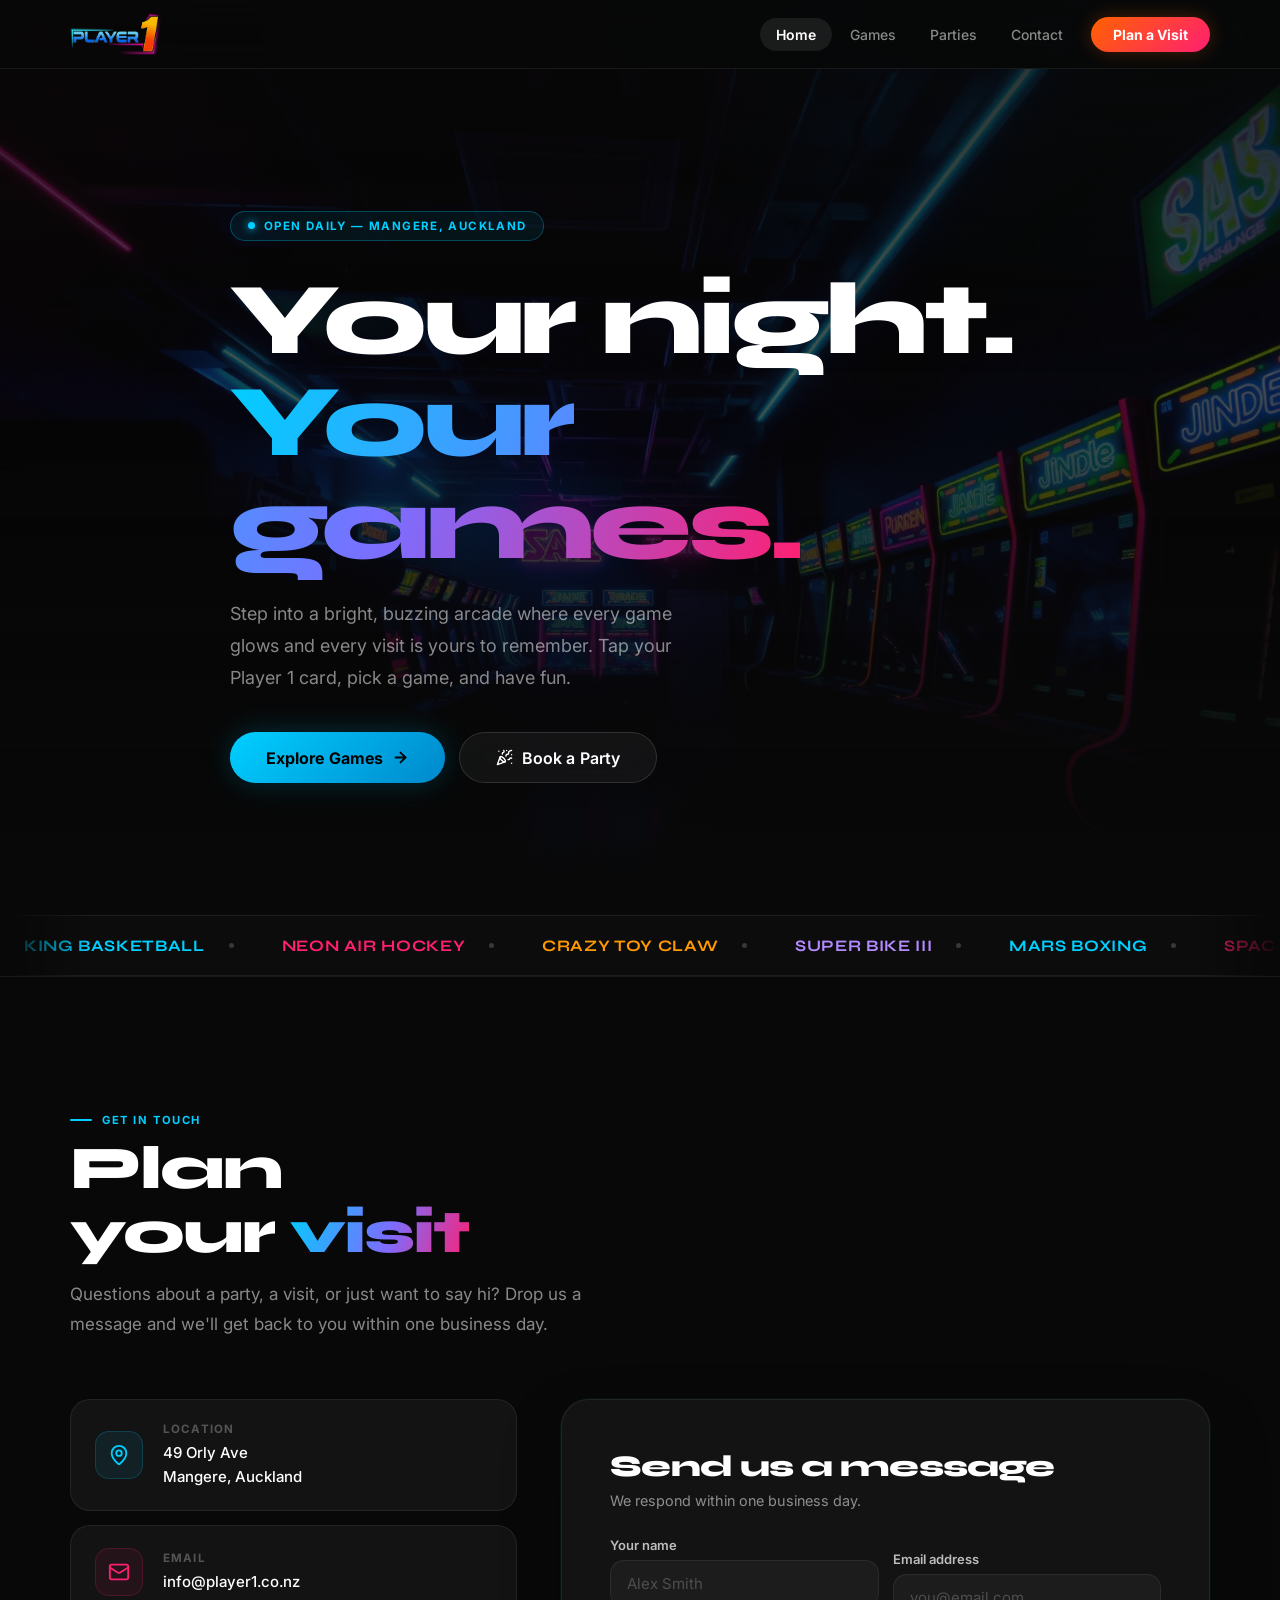
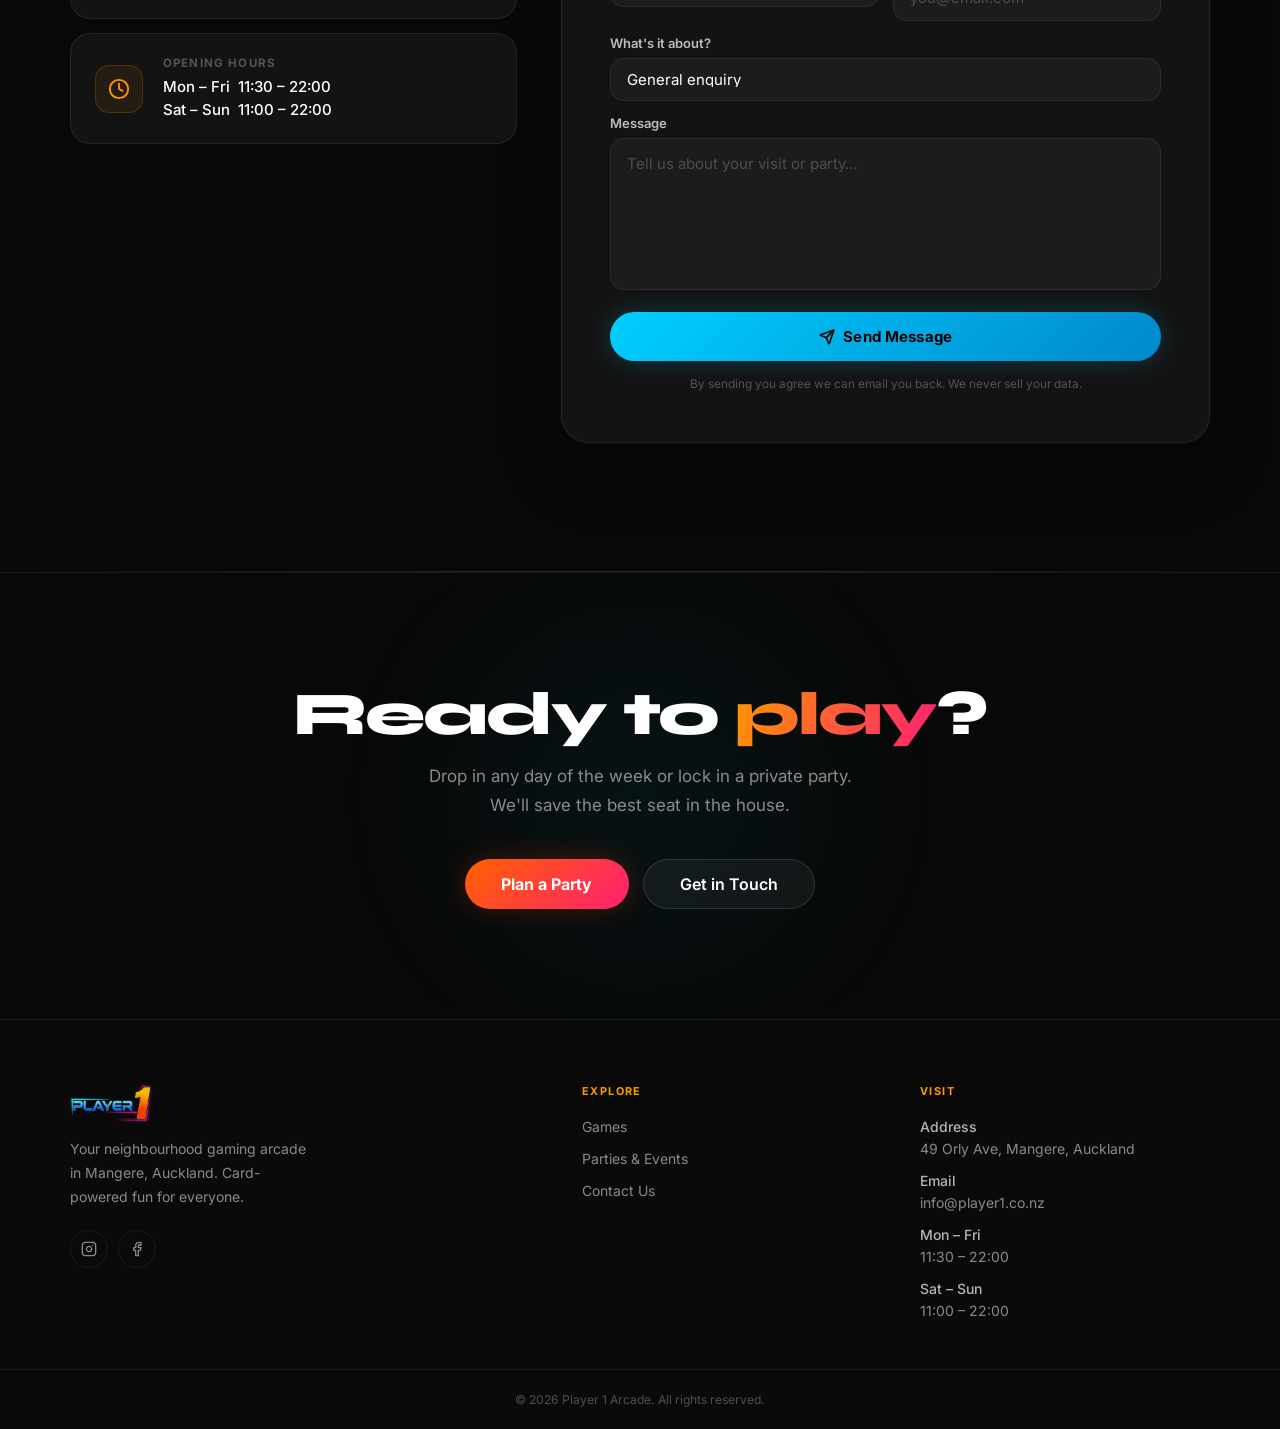
==== index.html @ 41c09e18 "first upload" ====
<!DOCTYPE html>
<html lang="en">
<head>
  <meta charset="UTF-8" />
  <meta name="viewport" content="width=device-width, initial-scale=1.0" />
  <title>Player 1 Arcade — Mangere, Auckland</title>
  <meta name="description" content="Your neighbourhood gaming arcade in Mangere, Auckland. Card-powered games, private party packages, and nights that glow." />
  <meta property="og:title" content="Player 1 Arcade" />
  <meta property="og:description" content="Card-powered gaming and unforgettable party packages at Player 1 Arcade, Mangere Auckland." />
  <meta property="og:type" content="website" />
  <link rel="icon" href="./assets/favicon-92x92.png" />
  <link rel="preconnect" href="https://fonts.googleapis.com" />
  <link rel="preconnect" href="https://fonts.gstatic.com" crossorigin />
  <link href="https://fonts.googleapis.com/css2?family=Syne:wght@700;800&family=Inter:wght@400;500;600;700&display=swap" rel="stylesheet" />
  <link rel="stylesheet" href="./style.css" />
</head>
<body>

<!-- ═══════════════════ HEADER ═══════════════════ -->
<header class="site-header">
  <div class="container">
    <div class="header-inner">
      <a href="index.html" class="logo" aria-label="Player 1 home">
        <img src="./assets/player1-logo-lBeeIn9W.png" alt="Player 1 Arcade" />
      </a>
      <nav class="main-nav" aria-label="Main navigation">
        <a href="index.html"   class="nav-link active">Home</a>
        <a href="games.html"   class="nav-link">Games</a>
        <a href="parties.html" class="nav-link">Parties</a>
        <a href="contact.html" class="nav-link">Contact</a>
        <a href="contact.html" class="nav-cta">Plan a Visit</a>
      </nav>
      <button class="hamburger" id="hamburger" aria-label="Toggle menu" aria-expanded="false">
        <span></span><span></span><span></span>
      </button>
    </div>
  </div>
  <nav class="mobile-menu" id="mobile-menu" aria-label="Mobile navigation">
    <a href="index.html"   class="active">Home</a>
    <a href="games.html">Games</a>
    <a href="parties.html">Parties</a>
    <a href="contact.html">Contact</a>
    <a href="contact.html" class="mob-cta-link">Plan a Visit ↗</a>
  </nav>
</header>

<main>

  <!-- ═══════════════════ HERO ═══════════════════ -->
  <section class="hero">
    <div class="hero-bg">
      <img src="./assets/hero-arcade-DlBj_60S.jpg" alt="" aria-hidden="true" />
      <div class="hero-overlay"></div>
    </div>
    <div class="container">
      <div class="hero-content">
        <div class="hero-badge reveal">
          <span class="badge-dot"></span>
          Open Daily — Mangere, Auckland
        </div>
        <h1 class="display-xl hero-title reveal d1">
          Your night.<br />
          <span class="grad-blue">Your games.</span>
        </h1>
        <p class="hero-desc reveal d2">
          Step into a bright, buzzing arcade where every game glows and every visit is yours to remember. Tap your Player 1 card, pick a game, and have fun.
        </p>
        <div class="hero-actions reveal d3">
          <a href="games.html" class="btn btn-primary btn-lg">
            Explore Games
            <svg xmlns="http://www.w3.org/2000/svg" width="17" height="17" viewBox="0 0 24 24" fill="none" stroke="currentColor" stroke-width="2.5" stroke-linecap="round" stroke-linejoin="round" aria-hidden="true"><path d="M5 12h14"/><path d="m12 5 7 7-7 7"/></svg>
          </a>
          <a href="parties.html" class="btn btn-ghost btn-lg">
            <svg xmlns="http://www.w3.org/2000/svg" width="17" height="17" viewBox="0 0 24 24" fill="none" stroke="currentColor" stroke-width="2" stroke-linecap="round" stroke-linejoin="round" aria-hidden="true"><path d="M5.8 11.3 2 22l10.7-3.79"/><path d="M4 3h.01"/><path d="M22 8h.01"/><path d="M15 2h.01"/><path d="M22 20h.01"/><path d="m22 2-2.24.75a2.9 2.9 0 0 0-1.96 3.12c.1.86-.57 1.63-1.45 1.63h-.38c-.86 0-1.6.6-1.76 1.44L14 10"/><path d="m22 13-.82-.33c-.86-.34-1.82.2-1.98 1.11c-.11.7-.72 1.22-1.43 1.22H17"/><path d="m11 2 .33.82c.34.86-.2 1.82-1.11 1.98C9.52 4.9 9 5.52 9 6.23V7"/><path d="M11 13c1.93 1.93 2.83 4.17 2 5-.83.83-3.07-.07-5-2-1.93-1.93-2.83-4.17-2-5 .83-.83 3.07.07 5 2Z"/></svg>
            Book a Party
          </a>
        </div>
      </div>
    </div>
  </section>

  <!-- ═══════════════════ MARQUEE ═══════════════════ -->
  <div class="marquee-strip" aria-hidden="true">
    <div class="marquee-track">
      <!-- Set 1 -->
      <div class="marquee-item"><span class="m-name">King Basketball</span><span class="marquee-sep"></span></div>
      <div class="marquee-item"><span class="m-name">Neon Air Hockey</span><span class="marquee-sep"></span></div>
      <div class="marquee-item"><span class="m-name">Crazy Toy Claw</span><span class="marquee-sep"></span></div>
      <div class="marquee-item"><span class="m-name">Super Bike III</span><span class="marquee-sep"></span></div>
      <div class="marquee-item"><span class="m-name">Mars Boxing</span><span class="marquee-sep"></span></div>
      <div class="marquee-item"><span class="m-name">Space Express</span><span class="marquee-sep"></span></div>
      <div class="marquee-item"><span class="m-name">Crazy Drift R1</span><span class="marquee-sep"></span></div>
      <div class="marquee-item"><span class="m-name">Dynamic Bowling</span><span class="marquee-sep"></span></div>
      <div class="marquee-item"><span class="m-name">Be Marksman</span><span class="marquee-sep"></span></div>
      <div class="marquee-item"><span class="m-name">Storm Racer</span><span class="marquee-sep"></span></div>
      <div class="marquee-item"><span class="m-name">Arcade Basketball</span><span class="marquee-sep"></span></div>
      <div class="marquee-item"><span class="m-name">Dinosaur Claw</span><span class="marquee-sep"></span></div>
      <!-- Set 2 — duplicate for seamless loop -->
      <div class="marquee-item"><span class="m-name">King Basketball</span><span class="marquee-sep"></span></div>
      <div class="marquee-item"><span class="m-name">Neon Air Hockey</span><span class="marquee-sep"></span></div>
      <div class="marquee-item"><span class="m-name">Crazy Toy Claw</span><span class="marquee-sep"></span></div>
      <div class="marquee-item"><span class="m-name">Super Bike III</span><span class="marquee-sep"></span></div>
      <div class="marquee-item"><span class="m-name">Mars Boxing</span><span class="marquee-sep"></span></div>
      <div class="marquee-item"><span class="m-name">Space Express</span><span class="marquee-sep"></span></div>
      <div class="marquee-item"><span class="m-name">Crazy Drift R1</span><span class="marquee-sep"></span></div>
      <div class="marquee-item"><span class="m-name">Dynamic Bowling</span><span class="marquee-sep"></span></div>
      <div class="marquee-item"><span class="m-name">Be Marksman</span><span class="marquee-sep"></span></div>
      <div class="marquee-item"><span class="m-name">Storm Racer</span><span class="marquee-sep"></span></div>
      <div class="marquee-item"><span class="m-name">Arcade Basketball</span><span class="marquee-sep"></span></div>
      <div class="marquee-item"><span class="m-name">Dinosaur Claw</span><span class="marquee-sep"></span></div>
    </div>
  </div>

  <!-- ═══════════════════ CONTACT ═══════════════════ -->
  <section class="contact-section section" id="contact">
    <div class="container">
      <div class="contact-header reveal">
        <span class="eyebrow">Get in touch</span>
        <h2 class="display-lg" style="margin-top:10px;">
          Plan your <span class="grad-blue">visit</span>
        </h2>
        <p>Questions about a party, a visit, or just want to say hi? Drop us a message and we'll get back to you within one business day.</p>
      </div>

      <div class="contact-layout">
        <!-- Info cards -->
        <div class="info-stack">
          <div class="info-card reveal d1">
            <div class="info-icon c-blue">
              <svg xmlns="http://www.w3.org/2000/svg" width="22" height="22" viewBox="0 0 24 24" fill="none" stroke="currentColor" stroke-width="2" stroke-linecap="round" stroke-linejoin="round" aria-hidden="true"><path d="M20 10c0 4.993-5.539 10.193-7.399 11.799a1 1 0 0 1-1.202 0C9.539 20.193 4 14.993 4 10a8 8 0 0 1 16 0"/><circle cx="12" cy="10" r="3"/></svg>
            </div>
            <div>
              <div class="info-label">Location</div>
              <div class="info-value">49 Orly Ave<br />Mangere, Auckland</div>
            </div>
          </div>
          <div class="info-card reveal d2">
            <div class="info-icon c-pink">
              <svg xmlns="http://www.w3.org/2000/svg" width="22" height="22" viewBox="0 0 24 24" fill="none" stroke="currentColor" stroke-width="2" stroke-linecap="round" stroke-linejoin="round" aria-hidden="true"><path d="m22 7-8.991 5.727a2 2 0 0 1-2.009 0L2 7"/><rect x="2" y="4" width="20" height="16" rx="2"/></svg>
            </div>
            <div>
              <div class="info-label">Email</div>
              <div class="info-value">info@player1.co.nz</div>
            </div>
          </div>
          <div class="info-card reveal d3">
            <div class="info-icon c-orng">
              <svg xmlns="http://www.w3.org/2000/svg" width="22" height="22" viewBox="0 0 24 24" fill="none" stroke="currentColor" stroke-width="2" stroke-linecap="round" stroke-linejoin="round" aria-hidden="true"><circle cx="12" cy="12" r="10"/><path d="M12 6v6l4 2"/></svg>
            </div>
            <div>
              <div class="info-label">Opening Hours</div>
              <div class="info-value">Mon – Fri &nbsp;11:30 – 22:00<br />Sat – Sun &nbsp;11:00 – 22:00</div>
            </div>
          </div>
        </div>

        <!-- Contact form -->
        <div class="form-card reveal d2">
          <div id="form-main">
            <div class="form-card-title">Send us a message</div>
            <p class="form-card-sub">We respond within one business day.</p>
            <div class="form-row">
              <div class="fg">
                <label class="form-label" for="h-name">Your name</label>
                <input class="finput" id="h-name" name="name" type="text" placeholder="Alex Smith" maxlength="80" />
              </div>
              <div class="fg">
                <label class="form-label" for="h-email">Email address</label>
                <input class="finput" id="h-email" name="email" type="email" placeholder="you@email.com" maxlength="160" />
              </div>
            </div>
            <div class="fg">
              <label class="form-label" for="h-topic">What's it about?</label>
              <select class="finput" id="h-topic" name="topic">
                <option value="general">General enquiry</option>
                <option value="party">Party booking</option>
                <option value="private">Private hire</option>
                <option value="feedback">Feedback</option>
              </select>
            </div>
            <div class="fg">
              <label class="form-label" for="h-msg">Message</label>
              <textarea class="finput" id="h-msg" name="message" rows="5" maxlength="1000" placeholder="Tell us about your visit or party…"></textarea>
            </div>
            <button class="form-submit-btn" id="form-submit" type="button">
              <svg xmlns="http://www.w3.org/2000/svg" width="16" height="16" viewBox="0 0 24 24" fill="none" stroke="currentColor" stroke-width="2.5" stroke-linecap="round" stroke-linejoin="round" aria-hidden="true"><path d="M14.536 21.686a.5.5 0 0 0 .937-.024l6.5-19a.496.496 0 0 0-.635-.635l-19 6.5a.5.5 0 0 0-.024.937l7.93 3.18a2 2 0 0 1 1.112 1.11z"/><path d="m21.854 2.147-10.94 10.939"/></svg>
              Send Message
            </button>
            <p class="form-disclaimer">By sending you agree we can email you back. We never sell your data.</p>
          </div>
          <div class="form-success" id="form-success">
            <div class="form-success-icon">
              <svg xmlns="http://www.w3.org/2000/svg" width="52" height="52" viewBox="0 0 24 24" fill="none" stroke="var(--blue)" stroke-width="1.8" stroke-linecap="round" stroke-linejoin="round" aria-hidden="true"><path d="M22 11.08V12a10 10 0 1 1-5.93-9.14"/><path d="m9 11 3 3L22 4"/></svg>
            </div>
            <h3>Message sent!</h3>
            <p>Thanks for reaching out. We'll be in touch within one business day. See you on the floor!</p>
          </div>
        </div>
      </div>
    </div>
  </section>

  <!-- ═══════════════════ CTA BANNER ═══════════════════ -->
  <div class="rule"></div>
  <section class="cta-banner">
    <div class="container">
      <h2 class="display-lg reveal">Ready to <span class="grad-warm">play</span>?</h2>
      <p class="reveal d1">Drop in any day of the week or lock in a private party. We'll save the best seat in the house.</p>
      <div class="cta-actions reveal d2">
        <a href="parties.html" class="btn btn-accent btn-lg">Plan a Party</a>
        <a href="#contact"     class="btn btn-ghost  btn-lg">Get in Touch</a>
      </div>
    </div>
  </section>

</main>

<!-- ═══════════════════ FOOTER ═══════════════════ -->
<footer class="site-footer">
  <div class="container">
    <div class="footer-grid">
      <div class="footer-brand">
        <img src="./assets/player1-logo-lBeeIn9W.png" alt="Player 1 Arcade" class="footer-logo" />
        <p class="footer-tagline">Your neighbourhood gaming arcade in Mangere, Auckland. Card-powered fun for everyone.</p>
        <div class="footer-socials">
          <a href="#" class="social-btn" aria-label="Instagram">
            <svg xmlns="http://www.w3.org/2000/svg" width="16" height="16" viewBox="0 0 24 24" fill="none" stroke="currentColor" stroke-width="2" stroke-linecap="round" stroke-linejoin="round" aria-hidden="true"><rect width="20" height="20" x="2" y="2" rx="5" ry="5"/><path d="M16 11.37A4 4 0 1 1 12.63 8 4 4 0 0 1 16 11.37z"/><line x1="17.5" x2="17.51" y1="6.5" y2="6.5"/></svg>
          </a>
          <a href="#" class="social-btn" aria-label="Facebook">
            <svg xmlns="http://www.w3.org/2000/svg" width="16" height="16" viewBox="0 0 24 24" fill="none" stroke="currentColor" stroke-width="2" stroke-linecap="round" stroke-linejoin="round" aria-hidden="true"><path d="M18 2h-3a5 5 0 0 0-5 5v3H7v4h3v8h4v-8h3l1-4h-4V7a1 1 0 0 1 1-1h3z"/></svg>
          </a>
        </div>
      </div>
      <div>
        <div class="footer-col-title">Explore</div>
        <ul class="footer-links">
          <li><a href="games.html">Games</a></li>
          <li><a href="parties.html">Parties &amp; Events</a></li>
          <li><a href="contact.html">Contact Us</a></li>
        </ul>
      </div>
      <div>
        <div class="footer-col-title">Visit</div>
        <ul class="footer-links">
          <li><strong>Address</strong>49 Orly Ave, Mangere, Auckland</li>
          <li><strong>Email</strong>info@player1.co.nz</li>
          <li><strong>Mon – Fri</strong>11:30 – 22:00</li>
          <li><strong>Sat – Sun</strong>11:00 – 22:00</li>
        </ul>
      </div>
    </div>
  </div>
  <div class="footer-bottom">
    <div class="container">© 2026 Player 1 Arcade. All rights reserved.</div>
  </div>
</footer>

<script src="./main.js"></script>
</body>
</html>
---- style.css ----
/* =====================================================
   Player 1 Arcade — Main Stylesheet
   ===================================================== */

/* ── Reset ─────────────────────────────────────────── */
*, *::before, *::after { box-sizing: border-box; margin: 0; padding: 0; }
html { scroll-behavior: smooth; }
body {
  font-family: 'Inter', system-ui, -apple-system, sans-serif;
  background: #080808;
  color: #fff;
  -webkit-font-smoothing: antialiased;
  -moz-osx-font-smoothing: grayscale;
  text-rendering: optimizeLegibility;
  overflow-x: hidden;
}
img { display: block; max-width: 100%; -webkit-user-drag: none; user-select: none; }
a { text-decoration: none; color: inherit; }
button { font-family: inherit; cursor: pointer; border: none; background: none; }
::selection { background: rgba(0,207,255,0.28); color: #fff; }

/* ── Variables ─────────────────────────────────────── */
:root {
  /* Colours */
  --bg:            #080808;
  --bg-surface:    #101010;
  --card:          #131313;
  --card-hover:    #181818;
  --border:        rgba(255,255,255,0.07);
  --border-hover:  rgba(255,255,255,0.13);

  --blue:          #00cfff;
  --blue-dark:     #0088cc;
  --blue-glow:     rgba(0,207,255,0.22);
  --pink:          #ff1f71;
  --pink-glow:     rgba(255,31,113,0.22);
  --orange:        #ff6200;
  --orange-light:  #ff9900;
  --orange-glow:   rgba(255,98,0,0.22);

  --white:  #ffffff;
  --muted:  rgba(255,255,255,0.52);
  --subtle: rgba(255,255,255,0.28);

  /* Radii */
  --r-sm:   8px;
  --r-md:   14px;
  --r-lg:   20px;
  --r-xl:   28px;
  --r-full: 9999px;

  /* Spacing */
  --section-y:  clamp(88px, 11vw, 128px);
  --container:  1220px;
  --gutter:     clamp(20px, 4vw, 40px);

  /* Fonts */
  --font-display: 'Syne', system-ui, sans-serif;
  --font-body:    'Inter', system-ui, sans-serif;

  /* Easing */
  --ease-out: cubic-bezier(0.16, 1, 0.3, 1);
  --t: 0.26s var(--ease-out);
}

/* ── Layout helpers ─────────────────────────────────── */
.container {
  max-width: var(--container);
  margin: 0 auto;
  padding: 0 var(--gutter);
}
.section { padding: var(--section-y) 0; }

/* ── Background ambient glow ────────────────────────── */
body::before {
  content: '';
  position: fixed;
  inset: 0;
  z-index: -1;
  pointer-events: none;
  background:
    radial-gradient(860px 640px at 88% -6%,  rgba(0,207,255,0.055) 0%, transparent 65%),
    radial-gradient(720px 560px at -8% 18%,  rgba(255,31,113,0.04) 0%, transparent 60%);
}

/* ── Typography ─────────────────────────────────────── */
.display-xl {
  font-family: var(--font-display);
  font-size: clamp(3.2rem, 8vw, 6.5rem);
  font-weight: 800;
  line-height: 1.0;
  letter-spacing: -0.045em;
}
.display-lg {
  font-family: var(--font-display);
  font-size: clamp(2.2rem, 5vw, 3.8rem);
  font-weight: 800;
  line-height: 1.06;
  letter-spacing: -0.035em;
}
.display-md {
  font-family: var(--font-display);
  font-size: clamp(1.6rem, 2.8vw, 2.25rem);
  font-weight: 800;
  line-height: 1.1;
  letter-spacing: -0.025em;
}
h1, h2, h3 { text-wrap: balance; }
p { text-wrap: pretty; }

.eyebrow {
  display: inline-flex;
  align-items: center;
  gap: 10px;
  font-size: 0.7rem;
  font-weight: 700;
  letter-spacing: 0.14em;
  text-transform: uppercase;
  color: var(--blue);
}
.eyebrow::before {
  content: '';
  width: 22px;
  height: 2px;
  background: var(--blue);
  border-radius: var(--r-full);
  flex-shrink: 0;
}

/* Gradient text */
.grad-blue {
  background: linear-gradient(108deg, var(--blue) 0%, #7c6dff 55%, var(--pink) 100%);
  -webkit-background-clip: text;
  -webkit-text-fill-color: transparent;
  background-clip: text;
}
.grad-warm {
  background: linear-gradient(108deg, var(--orange-light) 0%, var(--pink) 100%);
  -webkit-background-clip: text;
  -webkit-text-fill-color: transparent;
  background-clip: text;
}

/* ── Buttons ─────────────────────────────────────────── */
.btn {
  display: inline-flex;
  align-items: center;
  gap: 9px;
  border-radius: var(--r-full);
  font-weight: 600;
  font-size: 0.9375rem;
  padding: 14px 28px;
  transition: transform var(--t), box-shadow var(--t), background var(--t), border-color var(--t);
  white-space: nowrap;
  letter-spacing: 0.005em;
  cursor: pointer;
  border: none;
  font-family: var(--font-body);
  text-decoration: none;
  line-height: 1;
}
.btn:hover { transform: translateY(-2px); }
.btn svg { flex-shrink: 0; }

.btn-primary {
  background: linear-gradient(135deg, var(--blue) 0%, var(--blue-dark) 100%);
  color: #000;
  font-weight: 700;
  box-shadow: 0 0 30px var(--blue-glow), 0 4px 16px rgba(0,0,0,0.35);
}
.btn-primary:hover {
  box-shadow: 0 0 48px rgba(0,207,255,0.38), 0 8px 28px rgba(0,0,0,0.4);
}
.btn-ghost {
  background: rgba(255,255,255,0.05);
  color: var(--white);
  border: 1.5px solid var(--border-hover);
  backdrop-filter: blur(12px);
}
.btn-ghost:hover { background: rgba(255,255,255,0.09); border-color: rgba(255,255,255,0.22); }

.btn-accent {
  background: linear-gradient(135deg, var(--orange) 0%, var(--pink) 100%);
  color: #fff;
  font-weight: 700;
  box-shadow: 0 0 28px var(--orange-glow), 0 4px 16px rgba(0,0,0,0.35);
}
.btn-accent:hover {
  box-shadow: 0 0 44px rgba(255,98,0,0.42), 0 8px 28px rgba(0,0,0,0.4);
}
.btn-lg { padding: 16px 36px; font-size: 1rem; }

/* ── Reveal animations ───────────────────────────────── */
.reveal {
  opacity: 0;
  transform: translateY(26px);
  transition: opacity 0.72s var(--ease-out), transform 0.72s var(--ease-out);
}
.reveal.visible { opacity: 1; transform: translateY(0); }
.d1 { transition-delay: 0.08s; }
.d2 { transition-delay: 0.16s; }
.d3 { transition-delay: 0.24s; }
.d4 { transition-delay: 0.32s; }
.d5 { transition-delay: 0.40s; }

/* ── Scrollbar ───────────────────────────────────────── */
* { scrollbar-width: thin; scrollbar-color: rgba(255,255,255,0.14) transparent; }
*::-webkit-scrollbar { width: 8px; height: 8px; }
*::-webkit-scrollbar-thumb { background: rgba(255,255,255,0.11); border-radius: 999px; }
*::-webkit-scrollbar-thumb:hover { background: rgba(255,255,255,0.2); }

/* ══════════════════════════════════════════════════════
   HEADER
   ══════════════════════════════════════════════════════ */
.site-header {
  position: sticky;
  top: 0;
  z-index: 200;
  background: rgba(8,8,8,0.84);
  backdrop-filter: blur(22px) saturate(160%);
  -webkit-backdrop-filter: blur(22px) saturate(160%);
  border-bottom: 1px solid var(--border);
}
.header-inner {
  display: flex;
  align-items: center;
  justify-content: space-between;
  height: 68px;
}
.logo { display: flex; align-items: center; }
.logo img { height: 42px; width: auto; transition: opacity var(--t); }
.logo:hover img { opacity: 0.85; }

.main-nav { display: flex; align-items: center; gap: 2px; }
.nav-link {
  padding: 8px 16px;
  border-radius: var(--r-full);
  font-size: 0.875rem;
  font-weight: 500;
  color: var(--muted);
  transition: color var(--t), background var(--t);
}
.nav-link:hover { color: var(--white); background: rgba(255,255,255,0.055); }
.nav-link.active { color: var(--white); background: rgba(255,255,255,0.08); font-weight: 600; }
.nav-cta {
  margin-left: 10px;
  padding: 9px 22px;
  border-radius: var(--r-full);
  font-size: 0.875rem;
  font-weight: 700;
  background: linear-gradient(135deg, var(--orange) 0%, var(--pink) 100%);
  color: #fff;
  box-shadow: 0 0 20px rgba(255,98,0,0.26);
  transition: transform var(--t), box-shadow var(--t);
}
.nav-cta:hover { transform: translateY(-1px); box-shadow: 0 0 32px rgba(255,98,0,0.42); }

/* Hamburger */
.hamburger {
  display: none;
  flex-direction: column;
  gap: 5px;
  padding: 9px;
  cursor: pointer;
  border-radius: var(--r-sm);
  transition: background var(--t);
}
.hamburger:hover { background: rgba(255,255,255,0.06); }
.hamburger span {
  display: block;
  width: 22px;
  height: 2px;
  background: var(--white);
  border-radius: 2px;
  transition: transform 0.3s, opacity 0.3s;
}
.hamburger.open span:nth-child(1) { transform: translateY(7px) rotate(45deg); }
.hamburger.open span:nth-child(2) { opacity: 0; }
.hamburger.open span:nth-child(3) { transform: translateY(-7px) rotate(-45deg); }

.mobile-menu {
  display: none;
  flex-direction: column;
  border-top: 1px solid var(--border);
  background: rgba(8,8,8,0.96);
  padding: 14px var(--gutter) 22px;
}
.mobile-menu.open { display: flex; }
.mobile-menu a {
  padding: 13px 4px;
  font-size: 1rem;
  font-weight: 500;
  color: var(--muted);
  border-bottom: 1px solid var(--border);
  transition: color 0.2s;
}
.mobile-menu a:last-child { border-bottom: none; }
.mobile-menu a.active, .mobile-menu a:hover { color: var(--white); }
.mob-cta-link {
  margin-top: 14px !important;
  text-align: center !important;
  background: linear-gradient(135deg, var(--orange) 0%, var(--pink) 100%);
  padding: 14px !important;
  border-radius: var(--r-full) !important;
  color: #fff !important;
  font-weight: 700 !important;
  border-bottom: none !important;
}

@media (max-width: 768px) {
  .main-nav { display: none; }
  .hamburger { display: flex; }
}

/* ══════════════════════════════════════════════════════
   HERO — Home Page
   ══════════════════════════════════════════════════════ */
.hero {
  position: relative;
  min-height: 94vh;
  display: flex;
  align-items: center;
  overflow: hidden;
}
.hero-bg {
  position: absolute;
  inset: 0;
}
.hero-bg img {
  width: 100%;
  height: 100%;
  object-fit: cover;
  object-position: center;
  opacity: 0.38;
}
.hero-overlay {
  position: absolute;
  inset: 0;
  background: linear-gradient(
    to bottom,
    rgba(8,8,8,0.52) 0%,
    rgba(8,8,8,0.18) 38%,
    rgba(8,8,8,0.92) 88%,
    rgba(8,8,8,1) 100%
  );
}
.hero-content {
  position: relative;
  z-index: 2;
  padding: 110px 0 100px;
  max-width: 820px;
}
.hero-badge {
  display: inline-flex;
  align-items: center;
  gap: 9px;
  padding: 7px 17px;
  border-radius: var(--r-full);
  border: 1px solid rgba(0,207,255,0.28);
  background: rgba(0,207,255,0.07);
  font-size: 0.72rem;
  font-weight: 700;
  letter-spacing: 0.12em;
  text-transform: uppercase;
  color: var(--blue);
  margin-bottom: 28px;
}
.badge-dot {
  width: 7px;
  height: 7px;
  border-radius: 50%;
  background: var(--blue);
  box-shadow: 0 0 8px var(--blue);
  animation: pulse-dot 2.2s ease infinite;
}
@keyframes pulse-dot {
  0%, 100% { transform: scale(1); opacity: 1; }
  50%       { transform: scale(0.78); opacity: 0.55; }
}
.hero-title { margin-bottom: 22px; }
.hero-desc {
  font-size: clamp(1rem, 1.8vw, 1.125rem);
  color: var(--muted);
  line-height: 1.78;
  max-width: 490px;
}
.hero-actions {
  display: flex;
  flex-wrap: wrap;
  gap: 14px;
  margin-top: 38px;
}
@media (max-width: 480px) {
  .hero-actions { flex-direction: column; }
  .hero-actions .btn { justify-content: center; }
}

/* ══════════════════════════════════════════════════════
   MARQUEE
   ══════════════════════════════════════════════════════ */
.marquee-strip {
  border-top: 1px solid var(--border);
  border-bottom: 1px solid var(--border);
  background: rgba(255,255,255,0.018);
  padding: 20px 0;
  overflow: hidden;
  -webkit-mask-image: linear-gradient(90deg, transparent 0%, #000 7%, #000 93%, transparent 100%);
  mask-image: linear-gradient(90deg, transparent 0%, #000 7%, #000 93%, transparent 100%);
}
.marquee-track {
  display: flex;
  width: max-content;
  animation: run-marquee 38s linear infinite;
}
@keyframes run-marquee {
  from { transform: translateX(0); }
  to   { transform: translateX(-50%); }
}
.marquee-track:hover { animation-play-state: paused; }
.marquee-item {
  display: flex;
  align-items: center;
  gap: 24px;
  padding: 0 24px;
  font-family: var(--font-display);
  font-size: 1rem;
  font-weight: 700;
  letter-spacing: 0.04em;
  text-transform: uppercase;
  white-space: nowrap;
}
.marquee-sep {
  width: 5px;
  height: 5px;
  border-radius: 50%;
  background: rgba(255,255,255,0.18);
  flex-shrink: 0;
}
.marquee-item:nth-child(4n+1) .m-name { color: var(--blue); }
.marquee-item:nth-child(4n+2) .m-name { color: var(--pink); }
.marquee-item:nth-child(4n+3) .m-name { color: var(--orange-light); }
.marquee-item:nth-child(4n+4) .m-name { color: #b48bff; }

/* ══════════════════════════════════════════════════════
   CONTACT SECTION (Home)
   ══════════════════════════════════════════════════════ */
.contact-section { border-top: 1px solid var(--border); }
.contact-header {
  margin-bottom: 60px;
  max-width: 560px;
}
.contact-header p {
  margin-top: 14px;
  color: var(--muted);
  font-size: 1.0625rem;
  line-height: 1.75;
}
.contact-layout {
  display: grid;
  grid-template-columns: 1fr 1.45fr;
  gap: 44px;
  align-items: start;
}
@media (max-width: 900px) { .contact-layout { grid-template-columns: 1fr; } }

/* Info cards */
.info-stack { display: flex; flex-direction: column; gap: 14px; }
.info-card {
  display: flex;
  align-items: center;
  gap: 20px;
  padding: 22px 24px;
  border-radius: var(--r-lg);
  border: 1px solid var(--border);
  background: var(--card);
  transition: border-color var(--t), transform var(--t), box-shadow var(--t);
}
.info-card:hover {
  border-color: var(--border-hover);
  transform: translateX(5px);
  box-shadow: 0 12px 36px rgba(0,0,0,0.3);
}
.info-icon {
  width: 48px;
  height: 48px;
  border-radius: var(--r-md);
  display: grid;
  place-items: center;
  flex-shrink: 0;
}
.info-icon.c-blue  { background: rgba(0,207,255,0.08);  border: 1px solid rgba(0,207,255,0.18);  color: var(--blue); }
.info-icon.c-pink  { background: rgba(255,31,113,0.08); border: 1px solid rgba(255,31,113,0.18); color: var(--pink); }
.info-icon.c-orng  { background: rgba(255,153,0,0.08);  border: 1px solid rgba(255,153,0,0.18);  color: var(--orange-light); }
.info-label {
  font-size: 0.72rem;
  font-weight: 700;
  text-transform: uppercase;
  letter-spacing: 0.1em;
  color: var(--subtle);
  margin-bottom: 5px;
}
.info-value { font-size: 0.9375rem; font-weight: 500; line-height: 1.55; }

/* Contact form card */
.form-card {
  border-radius: var(--r-xl);
  border: 1px solid var(--border);
  background: var(--card);
  padding: clamp(28px, 4.5vw, 48px);
  box-shadow:
    0 0 0 1px rgba(0,207,255,0.05),
    0 28px 60px rgba(0,0,0,0.28);
}
.form-card-title {
  font-family: var(--font-display);
  font-size: 1.875rem;
  font-weight: 800;
  letter-spacing: -0.03em;
  margin-bottom: 8px;
}
.form-card-sub { font-size: 0.9rem; color: var(--muted); margin-bottom: 28px; }
.form-row { display: grid; grid-template-columns: 1fr 1fr; gap: 14px; }
@media (max-width: 520px) { .form-row { grid-template-columns: 1fr; } }
.fg { display: flex; flex-direction: column; gap: 7px; margin-top: 14px; }
.fg:first-child { margin-top: 0; }
.form-row + .fg { margin-top: 14px; }
.fg > label {
  font-size: 0.8125rem;
  font-weight: 600;
  color: rgba(255,255,255,0.72);
}
.finput {
  width: 100%;
  padding: 13px 16px;
  background: rgba(255,255,255,0.038);
  border: 1px solid var(--border);
  border-radius: var(--r-md);
  color: var(--white);
  font: 0.9375rem/1 var(--font-body);
  outline: none;
  transition: border-color 0.18s, box-shadow 0.18s, background 0.18s;
  -webkit-appearance: none;
}
.finput::placeholder { color: rgba(255,255,255,0.22); }
.finput:hover { border-color: var(--border-hover); }
.finput:focus {
  border-color: var(--blue);
  box-shadow: 0 0 0 3px rgba(0,207,255,0.14);
  background: rgba(0,207,255,0.03);
}
select.finput { cursor: pointer; }
textarea.finput { resize: none; line-height: 1.65; }
.form-submit-btn {
  width: 100%;
  margin-top: 22px;
  padding: 15px 24px;
  border-radius: var(--r-full);
  font-size: 0.9375rem;
  font-weight: 700;
  color: #000;
  background: linear-gradient(135deg, var(--blue) 0%, var(--blue-dark) 100%);
  box-shadow: 0 0 26px var(--blue-glow);
  transition: transform var(--t), box-shadow var(--t);
  cursor: pointer;
  border: none;
  font-family: var(--font-body);
  display: flex;
  align-items: center;
  justify-content: center;
  gap: 8px;
  letter-spacing: 0.01em;
}
.form-submit-btn:hover {
  transform: translateY(-2px);
  box-shadow: 0 0 44px rgba(0,207,255,0.42);
}
.form-disclaimer {
  font-size: 0.74rem;
  color: var(--subtle);
  margin-top: 14px;
  text-align: center;
  line-height: 1.6;
}
.form-success {
  display: none;
  text-align: center;
  padding: 52px 24px;
}
.form-success-icon { display: flex; justify-content: center; margin-bottom: 20px; }
.form-success h3 {
  font-family: var(--font-display);
  font-size: 1.625rem;
  font-weight: 800;
  letter-spacing: -0.025em;
  margin-bottom: 10px;
}
.form-success p { color: var(--muted); font-size: 0.9375rem; line-height: 1.7; }

/* ══════════════════════════════════════════════════════
   CTA BANNER
   ══════════════════════════════════════════════════════ */
.cta-banner {
  text-align: center;
  padding: 110px 20px;
  border-top: 1px solid var(--border);
  position: relative;
  overflow: hidden;
}
.cta-banner::before {
  content: '';
  position: absolute;
  width: 700px;
  height: 500px;
  border-radius: 50%;
  background: radial-gradient(circle, rgba(0,207,255,0.055) 0%, transparent 70%);
  top: 50%;
  left: 50%;
  transform: translate(-50%, -50%);
  pointer-events: none;
}
.cta-banner .display-lg { margin-bottom: 14px; }
.cta-banner > .container > p {
  color: var(--muted);
  max-width: 430px;
  margin: 0 auto 38px;
  font-size: 1.0625rem;
  line-height: 1.75;
}
.cta-actions {
  display: flex;
  flex-wrap: wrap;
  justify-content: center;
  gap: 14px;
}

/* ══════════════════════════════════════════════════════
   FOOTER
   ══════════════════════════════════════════════════════ */
.site-footer {
  border-top: 1px solid var(--border);
  background: rgba(255,255,255,0.01);
}
.footer-grid {
  display: grid;
  grid-template-columns: 1.6fr 1fr 1fr;
  gap: 48px;
  padding: 64px 0 48px;
}
@media (max-width: 768px) {
  .footer-grid { grid-template-columns: 1fr 1fr; }
  .footer-brand { grid-column: 1 / -1; }
}
@media (max-width: 460px) { .footer-grid { grid-template-columns: 1fr; } }

.footer-logo { height: 38px; width: auto; margin-bottom: 15px; }
.footer-tagline { font-size: 0.875rem; color: var(--muted); line-height: 1.7; max-width: 240px; }
.footer-socials { display: flex; gap: 10px; margin-top: 22px; }
.social-btn {
  width: 38px;
  height: 38px;
  border-radius: var(--r-full);
  border: 1px solid var(--border);
  display: grid;
  place-items: center;
  color: var(--muted);
  transition: color var(--t), border-color var(--t), transform var(--t), background var(--t);
}
.social-btn:hover {
  color: var(--white);
  border-color: var(--border-hover);
  background: rgba(255,255,255,0.05);
  transform: translateY(-2px);
}
.footer-col-title {
  font-size: 0.68rem;
  font-weight: 700;
  text-transform: uppercase;
  letter-spacing: 0.13em;
  color: var(--orange-light);
  margin-bottom: 18px;
}
.footer-links { list-style: none; display: flex; flex-direction: column; gap: 11px; }
.footer-links a { font-size: 0.875rem; color: var(--muted); transition: color 0.18s; }
.footer-links a:hover { color: var(--white); }
.footer-links li { font-size: 0.875rem; color: var(--muted); line-height: 1.5; }
.footer-links li strong { color: rgba(255,255,255,0.7); font-weight: 500; display: block; margin-bottom: 1px; }
.footer-bottom {
  border-top: 1px solid var(--border);
  padding: 22px 0;
  text-align: center;
  font-size: 0.76rem;
  color: var(--subtle);
}

/* ══════════════════════════════════════════════════════
   PAGE HEROES  (games / parties / contact)
   ══════════════════════════════════════════════════════ */
.page-hero {
  position: relative;
  min-height: 50vh;
  display: flex;
  align-items: flex-end;
  overflow: hidden;
  border-bottom: 1px solid var(--border);
}
.page-hero-bg { position: absolute; inset: 0; }
.page-hero-bg img {
  width: 100%;
  height: 100%;
  object-fit: cover;
  opacity: 0.28;
}
.page-hero-overlay {
  position: absolute;
  inset: 0;
  background: linear-gradient(to bottom, rgba(8,8,8,0.35) 0%, rgba(8,8,8,0.88) 100%);
}
.page-hero-content {
  position: relative;
  z-index: 2;
  padding: 72px 0 56px;
}
.page-hero-content .eyebrow { margin-bottom: 12px; }

/* ══════════════════════════════════════════════════════
   GAMES PAGE
   ══════════════════════════════════════════════════════ */
.games-section { padding: 60px 0 100px; }
.filter-bar {
  display: flex;
  flex-wrap: wrap;
  gap: 8px;
  margin-bottom: 48px;
}
.filter-btn {
  padding: 9px 22px;
  border-radius: var(--r-full);
  font-size: 0.875rem;
  font-weight: 600;
  border: 1.5px solid var(--border);
  color: var(--muted);
  background: transparent;
  cursor: pointer;
  transition: all 0.22s;
  font-family: var(--font-body);
}
.filter-btn:hover { border-color: var(--border-hover); color: var(--white); background: rgba(255,255,255,0.04); }
.filter-btn.active {
  background: linear-gradient(135deg, var(--blue) 0%, var(--blue-dark) 100%);
  border-color: transparent;
  color: #000;
  font-weight: 700;
  box-shadow: 0 0 18px var(--blue-glow);
}
.games-grid {
  display: grid;
  grid-template-columns: repeat(auto-fill, minmax(270px, 1fr));
  gap: 20px;
}
.game-card {
  border-radius: var(--r-lg);
  border: 1px solid var(--border);
  background: var(--card);
  overflow: hidden;
  transition: transform var(--t), border-color var(--t), box-shadow var(--t);
}
.game-card:hover {
  transform: translateY(-5px);
  border-color: rgba(0,207,255,0.18);
  box-shadow: 0 22px 56px rgba(0,0,0,0.5);
}
.game-img-wrap {
  aspect-ratio: 4/5;
  overflow: hidden;
  background: var(--bg-surface);
  position: relative;
}
.game-img-wrap img {
  width: 100%;
  height: 100%;
  object-fit: cover;
  transition: transform 0.65s var(--ease-out);
}
.game-card:hover .game-img-wrap img { transform: scale(1.07); }
.game-fav-badge {
  position: absolute;
  top: 12px;
  right: 12px;
  background: linear-gradient(135deg, var(--orange) 0%, var(--pink) 100%);
  color: #fff;
  font-size: 0.62rem;
  font-weight: 800;
  letter-spacing: 0.1em;
  text-transform: uppercase;
  padding: 4px 10px;
  border-radius: var(--r-full);
  box-shadow: 0 4px 14px rgba(255,98,0,0.4);
}
.game-body { padding: 18px 20px 22px; }
.game-cat {
  font-size: 0.68rem;
  font-weight: 700;
  letter-spacing: 0.1em;
  text-transform: uppercase;
  color: var(--blue);
  margin-bottom: 5px;
}
.game-name {
  font-family: var(--font-display);
  font-size: 1.125rem;
  font-weight: 800;
  letter-spacing: -0.02em;
  line-height: 1.2;
}
.game-players {
  display: inline-flex;
  align-items: center;
  gap: 5px;
  margin-top: 12px;
  font-size: 0.76rem;
  font-weight: 500;
  color: var(--muted);
  background: rgba(255,255,255,0.04);
  border: 1px solid var(--border);
  border-radius: var(--r-full);
  padding: 5px 12px;
}
.games-footer-note {
  margin-top: 52px;
  text-align: center;
  font-size: 0.875rem;
  color: var(--subtle);
}

/* ══════════════════════════════════════════════════════
   PARTIES PAGE
   ══════════════════════════════════════════════════════ */
.parties-cta-section {
  text-align: center;
  padding: 100px 20px;
}
.parties-cta-section p {
  font-size: 1.0625rem;
  color: var(--muted);
  max-width: 480px;
  margin: 0 auto 40px;
  line-height: 1.75;
}

/* ══════════════════════════════════════════════════════
   CONTACT PAGE
   ══════════════════════════════════════════════════════ */
.contact-page-section { padding: var(--section-y) 0; }

/* Divider */
.rule {
  height: 1px;
  background: linear-gradient(90deg, transparent 0%, var(--border-hover) 40%, var(--border-hover) 60%, transparent 100%);
}

/* ── Reduced motion ──────────────────────────────────── */
@media (prefers-reduced-motion: reduce) {
  *, *::before, *::after {
    animation-duration: .001ms !important;
    animation-iteration-count: 1 !important;
    transition-duration: .001ms !important;
  }
}
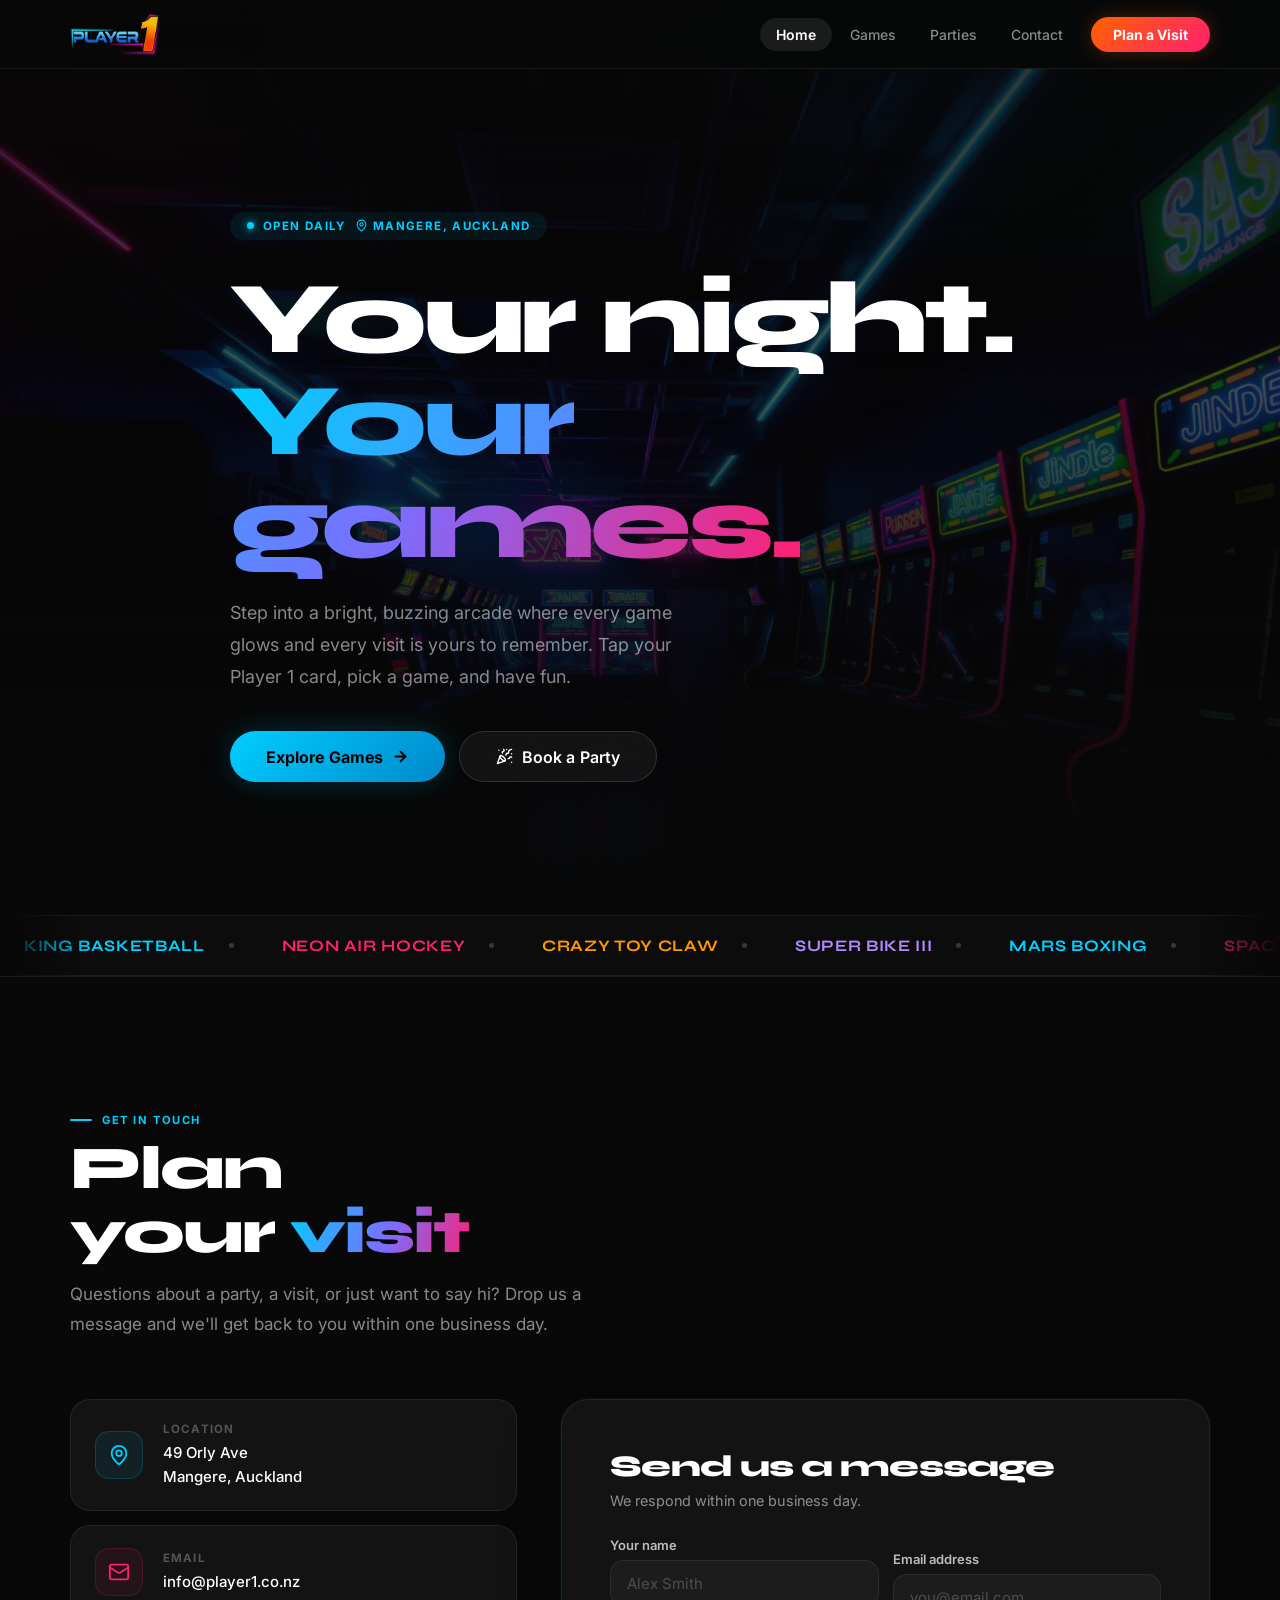
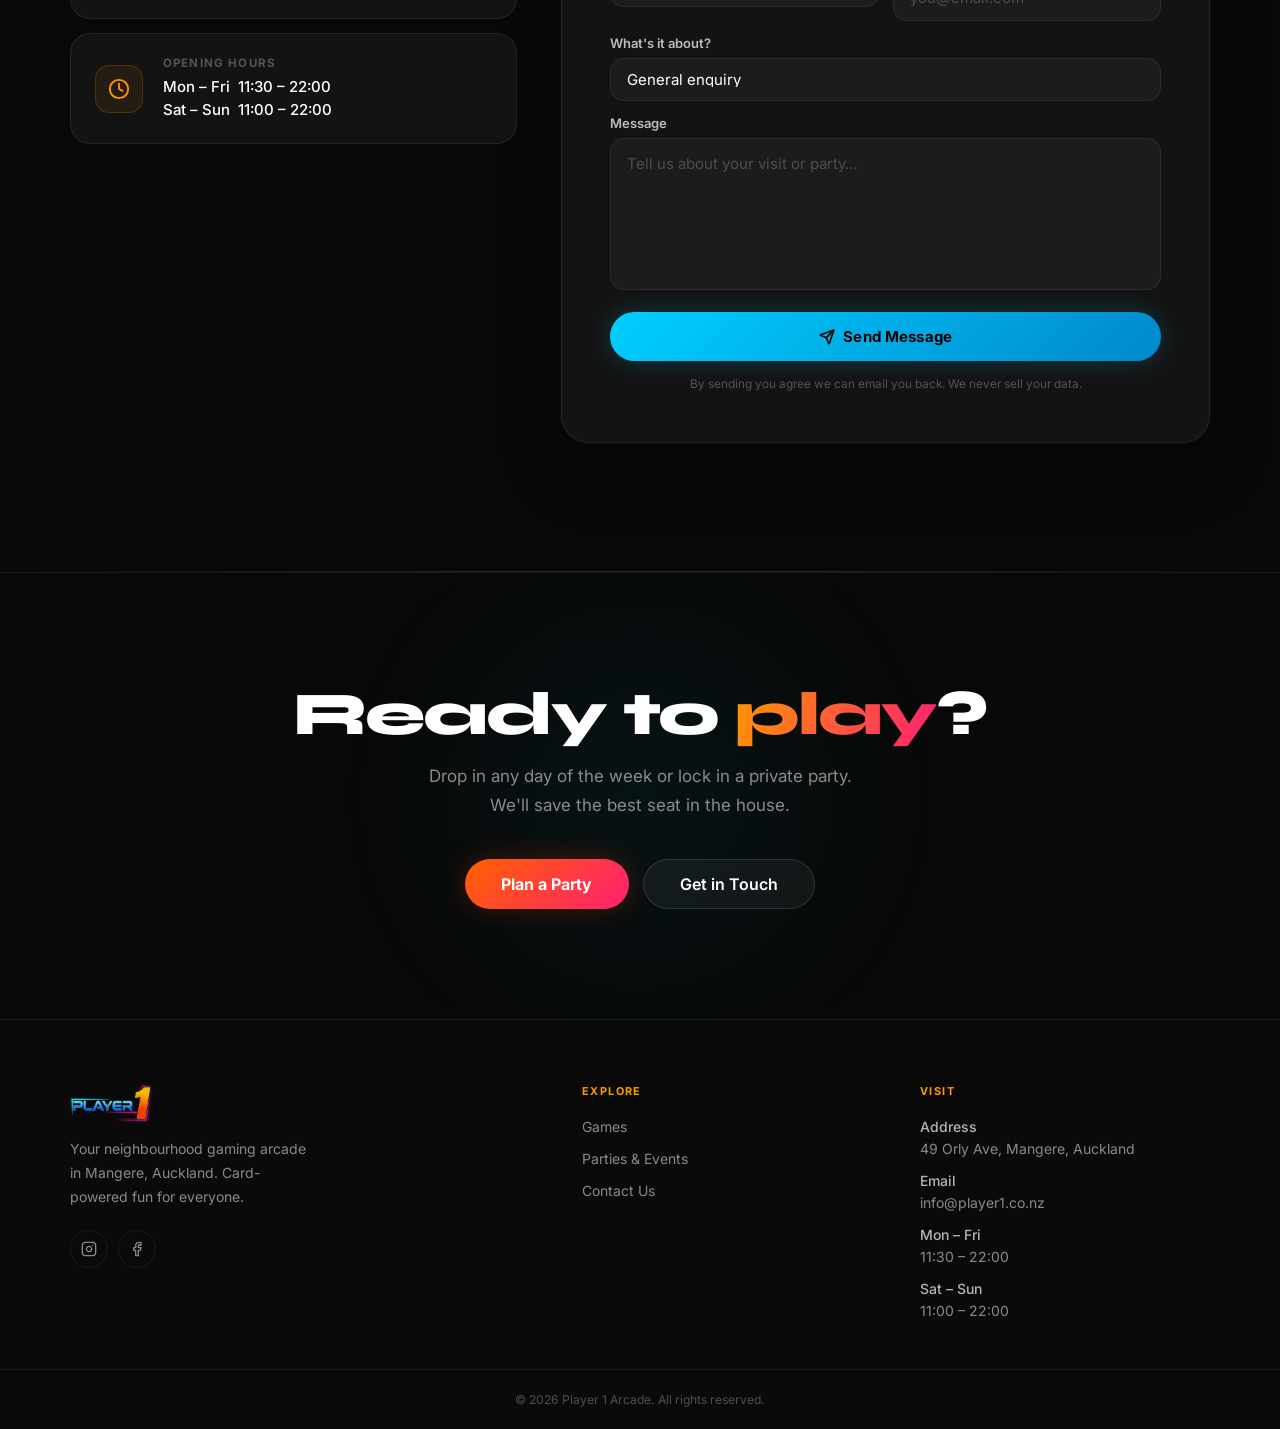
==== commit c1becc55: "making natural one" ====
--- a/index.html
+++ b/index.html
@@ -56,7 +56,7 @@
       <div class="hero-content">
         <div class="hero-badge reveal">
           <span class="badge-dot"></span>
-          Open Daily — Mangere, Auckland
+          <div class="hero-badge-text">Open Daily<svg xmlns="http://www.w3.org/2000/svg" width="13" height="13" viewBox="0 0 24 24" fill="none" stroke="currentColor" stroke-width="2" stroke-linecap="round" stroke-linejoin="round" aria-hidden="true"><path d="M20 10c0 4.993-5.539 10.193-7.399 11.799a1 1 0 0 1-1.202 0C9.539 20.193 4 14.993 4 10a8 8 0 0 1 16 0"></path><circle cx="12" cy="10" r="3"></circle></svg> Mangere, Auckland</div>
         </div>
         <h1 class="display-xl hero-title reveal d1">
           Your night.<br />
--- a/style.css
+++ b/style.css
@@ -356,7 +356,7 @@
   gap: 9px;
   padding: 7px 17px;
   border-radius: var(--r-full);
-  border: 1px solid rgba(0,207,255,0.28);
+  /* border: 1px solid rgba(0,207,255,0.28); */
   background: rgba(0,207,255,0.07);
   font-size: 0.72rem;
   font-weight: 700;
@@ -364,6 +364,15 @@
   text-transform: uppercase;
   color: var(--blue);
   margin-bottom: 28px;
+}
+.hero-badge-text{
+  display: flex;
+  align-items: center;
+  gap: 5px;
+}
+.hero-badge-text svg{
+  margin-top: -1px;
+  margin-left: 4px;
 }
 .badge-dot {
   width: 7px;
